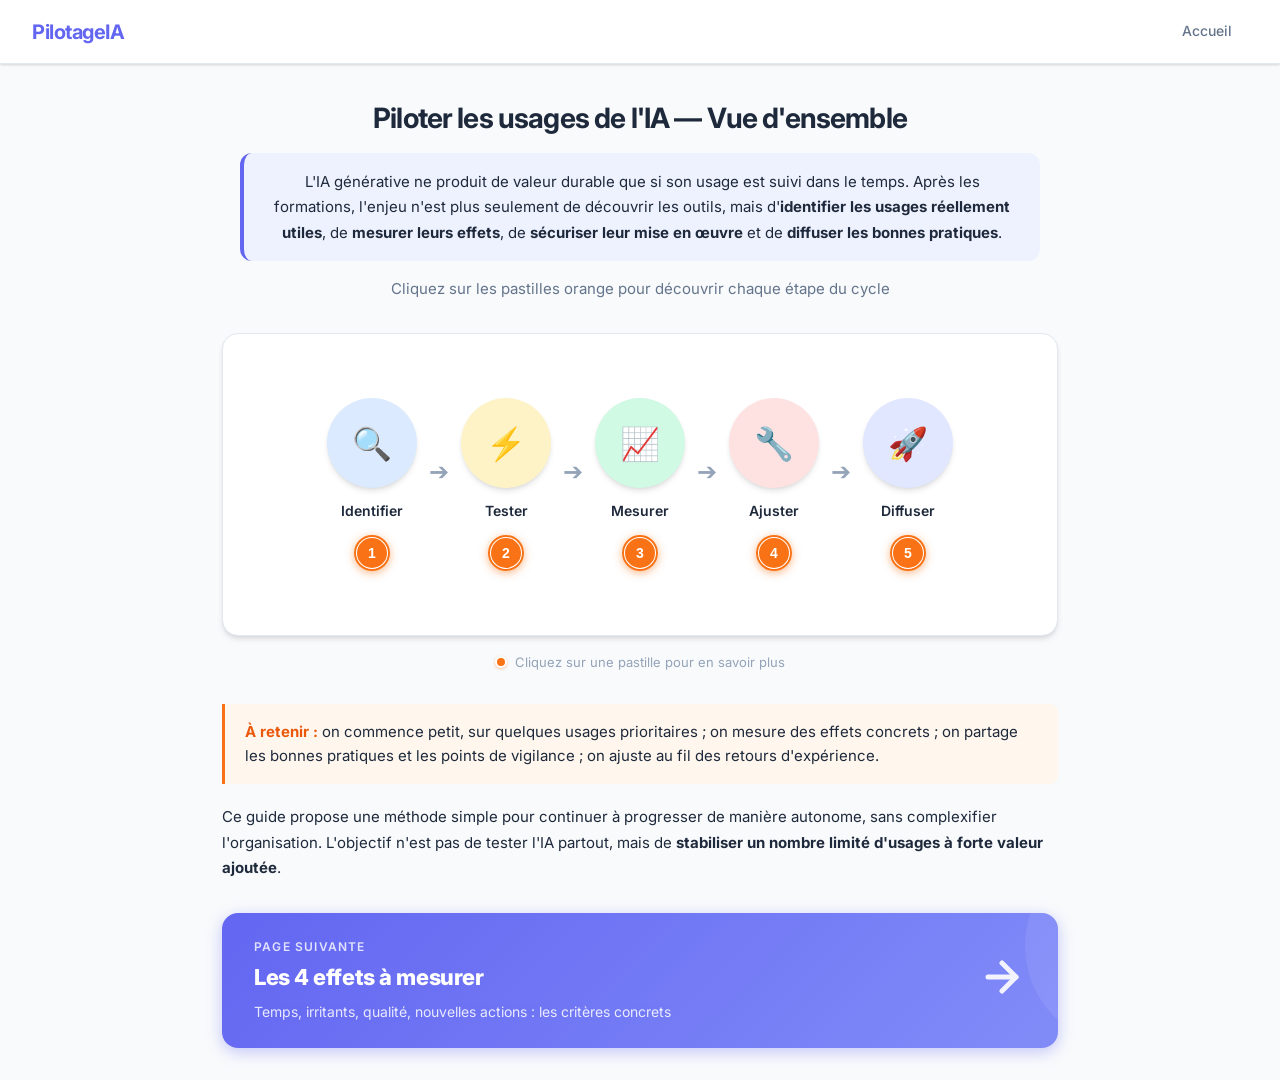
==== guide.html @ b5d87b73 "Initial commit: Guide PilotageIA - Piloter et mesurer les usages de l'IA Site statique interactif av" ====
<!DOCTYPE html>
<html lang="fr">
<head>
  <meta charset="UTF-8">
  <meta name="viewport" content="width=device-width, initial-scale=1.0">
  <title>Vue d'ensemble - PilotageIA</title>
  <link rel="preconnect" href="https://fonts.googleapis.com">
  <link rel="preconnect" href="https://fonts.gstatic.com" crossorigin>
  <link href="https://fonts.googleapis.com/css2?family=Inter:wght@400;500;600;700;800&display=swap" rel="stylesheet">
  <link rel="stylesheet" href="style.css">
</head>
<body>

  <nav class="navbar">
    <a href="index.html" class="nav-brand">PilotageIA</a>
    <div class="nav-links">
      <a href="index.html">Accueil</a>
    </div>
  </nav>

  <main class="guide-page">
    <div class="guide-header">
      <h1>Piloter les usages de l'IA &mdash; Vue d'ensemble</h1>
      <div class="guide-intro">
        <p>L'IA g&eacute;n&eacute;rative ne produit de valeur durable que si son usage est suivi dans le temps. Apr&egrave;s les formations, l'enjeu n'est plus seulement de d&eacute;couvrir les outils, mais d'<strong>identifier les usages r&eacute;ellement utiles</strong>, de <strong>mesurer leurs effets</strong>, de <strong>s&eacute;curiser leur mise en &oelig;uvre</strong> et de <strong>diffuser les bonnes pratiques</strong>.</p>
      </div>
      <p class="guide-subtitle">Cliquez sur les pastilles orange pour d&eacute;couvrir chaque &eacute;tape du cycle</p>
    </div>

    <!-- Cycle Diagram -->
    <div class="diagram-container">
      <div class="cycle-diagram">
        <div class="cycle-step s1">
          <div class="cycle-circle">&#128269;</div>
          <span class="cycle-label">Identifier</span>
          <button class="hotspot-inline" data-hotspot="1" data-tooltip="Identifier les usages prioritaires" aria-label="Pastille 1">
            <span class="hotspot-number">1</span>
            <span class="hotspot-pulse"></span>
          </button>
        </div>
        <span class="cycle-arrow">&#10132;</span>
        <div class="cycle-step s2">
          <div class="cycle-circle">&#9889;</div>
          <span class="cycle-label">Tester</span>
          <button class="hotspot-inline" data-hotspot="2" data-tooltip="Tester sur des cas r&eacute;els" aria-label="Pastille 2">
            <span class="hotspot-number">2</span>
            <span class="hotspot-pulse"></span>
          </button>
        </div>
        <span class="cycle-arrow">&#10132;</span>
        <div class="cycle-step s3">
          <div class="cycle-circle">&#128200;</div>
          <span class="cycle-label">Mesurer</span>
          <button class="hotspot-inline" data-hotspot="3" data-tooltip="Mesurer les effets" aria-label="Pastille 3">
            <span class="hotspot-number">3</span>
            <span class="hotspot-pulse"></span>
          </button>
        </div>
        <span class="cycle-arrow">&#10132;</span>
        <div class="cycle-step s4">
          <div class="cycle-circle">&#128295;</div>
          <span class="cycle-label">Ajuster</span>
          <button class="hotspot-inline" data-hotspot="4" data-tooltip="Ajuster les pratiques" aria-label="Pastille 4">
            <span class="hotspot-number">4</span>
            <span class="hotspot-pulse"></span>
          </button>
        </div>
        <span class="cycle-arrow">&#10132;</span>
        <div class="cycle-step s5">
          <div class="cycle-circle">&#128640;</div>
          <span class="cycle-label">Diffuser</span>
          <button class="hotspot-inline" data-hotspot="5" data-tooltip="Diffuser ce qui fonctionne" aria-label="Pastille 5">
            <span class="hotspot-number">5</span>
            <span class="hotspot-pulse"></span>
          </button>
        </div>
      </div>
    </div>

    <div class="legend">
      <span class="legend-dot"></span>
      Cliquez sur une pastille pour en savoir plus
    </div>

    <div class="content-section">
      <div class="highlight-box">
        <strong>&Agrave; retenir :</strong> on commence petit, sur quelques usages prioritaires ; on mesure des effets concrets ; on partage les bonnes pratiques et les points de vigilance ; on ajuste au fil des retours d'exp&eacute;rience.
      </div>

      <p>Ce guide propose une m&eacute;thode simple pour continuer &agrave; progresser de mani&egrave;re autonome, sans complexifier l'organisation. L'objectif n'est pas de tester l'IA partout, mais de <strong>stabiliser un nombre limit&eacute; d'usages &agrave; forte valeur ajout&eacute;e</strong>.</p>
    </div>

    <a href="guide-page2.html" class="next-page-banner">
      <div class="next-page-content">
        <span class="next-page-label">Page suivante</span>
        <span class="next-page-title">Les 4 effets &agrave; mesurer</span>
        <span class="next-page-desc">Temps, irritants, qualit&eacute;, nouvelles actions : les crit&egrave;res concrets</span>
      </div>
      <div class="next-page-arrow">
        <svg width="48" height="48" viewBox="0 0 24 24" fill="none" stroke="currentColor" stroke-width="2.5" stroke-linecap="round" stroke-linejoin="round">
          <path d="M5 12h14"></path>
          <path d="M12 5l7 7-7 7"></path>
        </svg>
      </div>
    </a>
  </main>

  <!-- Modal -->
  <div class="modal-overlay" id="modalOverlay">
    <div class="modal" id="modal">
      <div class="modal-inner">
        <button class="modal-close" id="modalClose" aria-label="Fermer">&times;</button>
        <div class="modal-header">
          <span class="modal-badge" id="modalBadge">1</span>
          <h2 class="modal-title" id="modalTitle"></h2>
        </div>
        <div class="modal-body" id="modalBody"></div>
      </div>
      <div class="modal-footer" id="modalFooter"></div>
    </div>
  </div>

  <script>
    const pageContent = {
      1: {
        title: "Identifier les usages prioritaires",
        body: `
          <p>La premi&egrave;re &eacute;tape consiste &agrave; <strong>rep&eacute;rer les t&acirc;ches</strong> sur lesquelles l'IA peut apporter un b&eacute;n&eacute;fice r&eacute;el et rapide.</p>
          <h3>Comment identifier ?</h3>
          <ul>
            <li>Lister les t&acirc;ches r&eacute;p&eacute;titives ou chronophages dans chaque service</li>
            <li>Rep&eacute;rer celles qui impliquent de la r&eacute;daction, de la synth&egrave;se ou de l'analyse</li>
            <li>Privil&eacute;gier les usages &agrave; <strong>gain rapide</strong> et <strong>faible risque</strong></li>
            <li>Retenir 5 &agrave; 8 usages pour commencer</li>
          </ul>
          <div class="highlight-box">
            <strong>Conseil :</strong> commencez par ce qui est le plus facile &agrave; tester, pas par ce qui est le plus ambitieux.
          </div>
        `,
        footer: ''
      },
      2: {
        title: "Tester sur des cas r\u00e9els",
        body: `
          <p>Une fois les usages identifi&eacute;s, il faut les <strong>exp&eacute;rimenter sur des situations de travail r&eacute;elles</strong>, pas sur des exercices artificiels.</p>
          <h3>Principes du test</h3>
          <ul>
            <li>Utiliser l'IA sur une t&acirc;che que vous auriez r&eacute;alis&eacute;e de toute fa&ccedil;on</li>
            <li>Comparer le r&eacute;sultat avec ce que vous auriez produit sans IA</li>
            <li>Noter le temps total : pr&eacute;paration + g&eacute;n&eacute;ration + relecture + correction</li>
            <li>Ne pas oublier de <strong>v&eacute;rifier et valider</strong> chaque r&eacute;sultat</li>
          </ul>
          <div class="highlight-box">
            <strong>Important :</strong> un test r&eacute;ussi n'est pas un test o&ugrave; l'IA a &laquo; impressionn&eacute; &raquo;. C'est un test o&ugrave; le r&eacute;sultat final est meilleur ou plus rapide qu'avant.
          </div>
        `,
        footer: ''
      },
      3: {
        title: "Mesurer les effets",
        body: `
          <p>Chaque usage test&eacute; doit &ecirc;tre <strong>&eacute;valu&eacute; selon quatre crit&egrave;res</strong> : gain de temps, r&eacute;duction des irritants, am&eacute;lioration de la qualit&eacute;, nouvelles actions possibles.</p>
          <h3>Comment mesurer ?</h3>
          <ul>
            <li>Utiliser une <strong>fiche de suivi simple</strong> (voir page 3)</li>
            <li>Comparer avant / apr&egrave;s sur chaque crit&egrave;re</li>
            <li>Ne pas chercher la pr&eacute;cision absolue : une estimation honn&ecirc;te suffit</li>
          </ul>
          <div class="highlight-box">
            <strong>Rappel :</strong> mesurez le temps <em>complet</em>, pas seulement le temps de g&eacute;n&eacute;ration par l'IA.
          </div>
        `,
        footer: ''
      },
      4: {
        title: "Ajuster les pratiques",
        body: `
          <p>Apr&egrave;s quelques semaines de test, il est essentiel de faire le point et d'<strong>ajuster</strong>.</p>
          <h3>Questions &agrave; se poser</h3>
          <ul>
            <li>L'usage apporte-t-il un b&eacute;n&eacute;fice visible et mesurable ?</li>
            <li>Les agents sont-ils &agrave; l'aise avec l'outil ?</li>
            <li>Y a-t-il des risques non anticip&eacute;s (donn&eacute;es sensibles, erreurs) ?</li>
            <li>Faut-il <strong>poursuivre, modifier, suspendre ou &eacute;tendre</strong> cet usage ?</li>
          </ul>
          <div class="highlight-box">
            <strong>Conseil :</strong> ne conservez que les usages qui apportent un gain r&eacute;el. Abandonner un usage non concluant est un signe de maturit&eacute;.
          </div>
        `,
        footer: ''
      },
      5: {
        title: "Diffuser ce qui fonctionne",
        body: `
          <p>Les usages valid&eacute;s doivent &ecirc;tre <strong>partag&eacute;s</strong> pour que d'autres services puissent en b&eacute;n&eacute;ficier.</p>
          <h3>Moyens de diffusion</h3>
          <ul>
            <li>Fiches d'usage courtes et concrètes</li>
            <li>Exemples de prompts efficaces</li>
            <li>Retours d'exp&eacute;rience (ce qui marche <em>et</em> ce qui ne marche pas)</li>
            <li>Pr&eacute;sentation en r&eacute;union d'&eacute;quipe ou inter-services</li>
          </ul>
          <div class="highlight-box">
            <strong>&Agrave; retenir :</strong> l'objectif n'est pas d'accumuler des documents, mais de rendre les usages utiles plus faciles &agrave; reproduire.
          </div>
        `,
        footer: ''
      }
    };
  </script>
  <script src="script.js"></script>

</body>
</html>
---- style.css ----
/* ===========================
   PilotageIA - Guide Interactif
   =========================== */

/* --- Variables & Base --- */
:root {
  --primary: #6366F1;
  --primary-hover: #4F46E5;
  --primary-light: #EEF2FF;
  --accent: #F97316;
  --accent-hover: #EA580C;
  --accent-light: #FFF7ED;
  --bg: #F8FAFC;
  --bg-card: #FFFFFF;
  --text: #1E293B;
  --text-secondary: #64748B;
  --text-light: #94A3B8;
  --border: #E2E8F0;
  --shadow: 0 1px 3px rgba(0,0,0,0.1), 0 1px 2px rgba(0,0,0,0.06);
  --shadow-md: 0 4px 6px -1px rgba(0,0,0,0.1), 0 2px 4px -2px rgba(0,0,0,0.1);
  --shadow-lg: 0 10px 15px -3px rgba(0,0,0,0.1), 0 4px 6px -4px rgba(0,0,0,0.1);
  --shadow-xl: 0 20px 25px -5px rgba(0,0,0,0.1), 0 8px 10px -6px rgba(0,0,0,0.1);
  --radius: 12px;
  --radius-sm: 8px;
  --radius-lg: 16px;
}

*, *::before, *::after {
  box-sizing: border-box;
  margin: 0;
  padding: 0;
}

html {
  scroll-behavior: smooth;
}

body {
  font-family: 'Inter', -apple-system, BlinkMacSystemFont, 'Segoe UI', Roboto, sans-serif;
  background: var(--bg);
  color: var(--text);
  line-height: 1.6;
  min-height: 100vh;
}

/* --- Navigation --- */
.navbar {
  background: var(--bg-card);
  border-bottom: 1px solid var(--border);
  padding: 0 2rem;
  height: 64px;
  display: flex;
  align-items: center;
  justify-content: space-between;
  position: sticky;
  top: 0;
  z-index: 100;
  box-shadow: var(--shadow);
}

.nav-brand {
  font-size: 1.25rem;
  font-weight: 700;
  color: var(--primary);
  text-decoration: none;
  letter-spacing: -0.025em;
}

.nav-links {
  display: flex;
  gap: 0.5rem;
}

.nav-links a {
  padding: 0.5rem 1rem;
  border-radius: var(--radius-sm);
  text-decoration: none;
  color: var(--text-secondary);
  font-size: 0.875rem;
  font-weight: 500;
  transition: all 0.2s;
}

.nav-links a:hover {
  color: var(--text);
  background: var(--bg);
}

.nav-links a.active {
  color: var(--primary);
  background: var(--primary-light);
}

/* --- Landing Page --- */
.landing {
  max-width: 1060px;
  margin: 0 auto;
  padding: 4rem 2rem;
}

.hero {
  text-align: center;
  margin-bottom: 3rem;
}

.hero h1 {
  font-size: 2.5rem;
  font-weight: 800;
  letter-spacing: -0.04em;
  color: var(--text);
  margin-bottom: 0.75rem;
}

.hero p {
  font-size: 1.125rem;
  color: var(--text-secondary);
  max-width: 600px;
  margin: 0 auto;
}

.tools-grid {
  display: grid;
  grid-template-columns: repeat(3, 1fr);
  gap: 1.5rem;
  margin-top: 2.5rem;
}

.tool-card {
  background: var(--bg-card);
  border: 1px solid var(--border);
  border-radius: var(--radius-lg);
  padding: 2rem;
  text-decoration: none;
  color: inherit;
  transition: all 0.3s;
  display: flex;
  flex-direction: column;
  gap: 1rem;
}

.tool-card:hover {
  border-color: var(--primary);
  box-shadow: var(--shadow-lg);
  transform: translateY(-2px);
}

.tool-icon {
  width: 56px;
  height: 56px;
  border-radius: var(--radius);
  display: flex;
  align-items: center;
  justify-content: center;
  font-size: 1.75rem;
}

.tool-icon.vue { background: #DBEAFE; }
.tool-icon.effets { background: #FEE2E2; }
.tool-icon.mesurer { background: #D1FAE5; }
.tool-icon.organiser { background: #FEF3C7; }
.tool-icon.capitaliser { background: #E0E7FF; }
.tool-icon.feuille { background: #FCE7F3; }

.tool-card h2 {
  font-size: 1.25rem;
  font-weight: 700;
  letter-spacing: -0.02em;
}

.tool-card p {
  font-size: 0.9375rem;
  color: var(--text-secondary);
  line-height: 1.5;
}

.tool-card .card-link {
  font-size: 0.875rem;
  font-weight: 600;
  color: var(--primary);
  display: flex;
  align-items: center;
  gap: 0.375rem;
  margin-top: auto;
}

.tool-card .card-link .arrow {
  transition: transform 0.2s;
}

.tool-card:hover .card-link .arrow {
  transform: translateX(4px);
}

/* --- Guide Page --- */
.guide-page {
  max-width: 900px;
  margin: 0 auto;
  padding: 2rem;
}

.guide-header {
  text-align: center;
  margin-bottom: 2rem;
}

.guide-header h1 {
  font-size: 1.75rem;
  font-weight: 700;
  letter-spacing: -0.03em;
  margin-bottom: 0.375rem;
}

.guide-intro {
  max-width: 800px;
  margin: 0.75rem auto 1rem;
  padding: 1rem 1.5rem;
  background: var(--primary-light);
  border-radius: var(--radius);
  border-left: 4px solid var(--primary);
}

.guide-intro p {
  font-size: 0.9375rem;
  color: var(--text);
  line-height: 1.7;
  margin: 0;
}

.guide-subtitle {
  color: var(--text-secondary);
  font-size: 0.9375rem;
}

/* --- Diagram Container (replaces screenshot) --- */
.diagram-container {
  position: relative;
  width: 100%;
  border-radius: var(--radius-lg);
  overflow: visible;
  padding: 2rem;
  background: var(--bg-card);
  border: 1px solid var(--border);
  box-shadow: var(--shadow-md);
}

/* --- Cycle Diagram (Page 1) --- */
.cycle-diagram {
  display: flex;
  align-items: center;
  justify-content: center;
  gap: 0.5rem;
  flex-wrap: wrap;
  padding: 2rem 0;
}

.cycle-step {
  display: flex;
  flex-direction: column;
  align-items: center;
  gap: 0.75rem;
  position: relative;
}

.cycle-circle {
  width: 90px;
  height: 90px;
  border-radius: 50%;
  display: flex;
  align-items: center;
  justify-content: center;
  font-size: 2rem;
  box-shadow: var(--shadow-md);
  transition: transform 0.2s;
}

.cycle-circle:hover {
  transform: scale(1.08);
}

.cycle-label {
  font-size: 0.875rem;
  font-weight: 600;
  color: var(--text);
  text-align: center;
  max-width: 100px;
}

.cycle-arrow {
  font-size: 1.5rem;
  color: var(--text-light);
  margin: 0 0.25rem;
  align-self: center;
  margin-bottom: 1.5rem;
}

.cycle-step.s1 .cycle-circle { background: #DBEAFE; color: #2563EB; }
.cycle-step.s2 .cycle-circle { background: #FEF3C7; color: #D97706; }
.cycle-step.s3 .cycle-circle { background: #D1FAE5; color: #059669; }
.cycle-step.s4 .cycle-circle { background: #FEE2E2; color: #DC2626; }
.cycle-step.s5 .cycle-circle { background: #E0E7FF; color: #6366F1; }

/* --- 4 Blocks Diagram (Page 2) --- */
.blocks-grid {
  display: grid;
  grid-template-columns: repeat(2, 1fr);
  gap: 1.5rem;
  padding: 1rem 0;
}

.block-card {
  padding: 1.5rem;
  border-radius: var(--radius);
  display: flex;
  flex-direction: column;
  gap: 0.75rem;
  transition: transform 0.2s;
  cursor: default;
}

.block-card:hover {
  transform: translateY(-3px);
}

.block-card-header {
  display: flex;
  align-items: center;
  gap: 0.75rem;
}

.block-card-icon {
  font-size: 1.75rem;
}

.block-card-title {
  font-size: 1.125rem;
  font-weight: 700;
}

.block-card-desc {
  font-size: 0.9375rem;
  line-height: 1.6;
}

.block-card.temps {
  background: #DBEAFE;
  border: 1px solid #93C5FD;
}
.block-card.temps .block-card-title { color: #1D4ED8; }

.block-card.irritants {
  background: #FEF3C7;
  border: 1px solid #FCD34D;
}
.block-card.irritants .block-card-title { color: #B45309; }

.block-card.qualite {
  background: #D1FAE5;
  border: 1px solid #6EE7B7;
}
.block-card.qualite .block-card-title { color: #047857; }

.block-card.actions {
  background: #E0E7FF;
  border: 1px solid #A5B4FC;
}
.block-card.actions .block-card-title { color: #4338CA; }

/* --- Fiche de suivi (Page 3) --- */
.fiche-preview {
  background: var(--bg);
  border: 2px solid var(--border);
  border-radius: var(--radius);
  padding: 2rem;
}

.fiche-title {
  font-size: 1.125rem;
  font-weight: 700;
  color: var(--primary);
  margin-bottom: 1.5rem;
  text-align: center;
  padding-bottom: 0.75rem;
  border-bottom: 2px solid var(--primary-light);
}

.fiche-grid {
  display: grid;
  grid-template-columns: 1fr 1fr;
  gap: 1rem;
}

.fiche-field {
  display: flex;
  flex-direction: column;
  gap: 0.25rem;
}

.fiche-field.full-width {
  grid-column: 1 / -1;
}

.fiche-label {
  font-size: 0.75rem;
  font-weight: 600;
  color: var(--text-secondary);
  text-transform: uppercase;
  letter-spacing: 0.05em;
}

.fiche-value {
  padding: 0.625rem 0.875rem;
  background: var(--bg-card);
  border: 1px solid var(--border);
  border-radius: var(--radius-sm);
  font-size: 0.875rem;
  color: var(--text);
  min-height: 38px;
}

.fiche-value.placeholder {
  color: var(--text-light);
  font-style: italic;
}

.fiche-separator {
  grid-column: 1 / -1;
  height: 1px;
  background: var(--border);
  margin: 0.5rem 0;
}

.fiche-comparison {
  grid-column: 1 / -1;
  display: grid;
  grid-template-columns: 1fr 1fr;
  gap: 1rem;
  padding: 1rem;
  background: var(--accent-light);
  border-radius: var(--radius-sm);
  border-left: 3px solid var(--accent);
}

.fiche-comparison-title {
  grid-column: 1 / -1;
  font-size: 0.8125rem;
  font-weight: 700;
  color: var(--accent);
  text-transform: uppercase;
  letter-spacing: 0.05em;
  margin-bottom: 0.25rem;
}

/* --- Governance Diagram (Page 4) --- */
.gov-diagram {
  display: flex;
  flex-direction: column;
  align-items: center;
  gap: 1.5rem;
  padding: 1rem 0;
}

.gov-center {
  padding: 1.25rem 2rem;
  background: var(--primary);
  color: #fff;
  border-radius: var(--radius);
  font-size: 1.125rem;
  font-weight: 700;
  text-align: center;
  box-shadow: 0 4px 15px rgba(99, 102, 241, 0.35);
}

.gov-connector {
  width: 2px;
  height: 24px;
  background: var(--border);
}

.gov-roles {
  display: grid;
  grid-template-columns: repeat(4, 1fr);
  gap: 1rem;
  width: 100%;
}

.gov-role {
  text-align: center;
  padding: 1.25rem 1rem;
  border-radius: var(--radius);
  border: 1px solid var(--border);
  background: var(--bg-card);
  transition: transform 0.2s, box-shadow 0.2s;
}

.gov-role:hover {
  transform: translateY(-2px);
  box-shadow: var(--shadow-md);
}

.gov-role-icon {
  font-size: 2rem;
  margin-bottom: 0.5rem;
}

.gov-role-title {
  font-size: 0.875rem;
  font-weight: 700;
  color: var(--text);
}

.gov-role-desc {
  font-size: 0.75rem;
  color: var(--text-secondary);
  margin-top: 0.25rem;
}

/* --- Resource Library (Page 5) --- */
.library-grid {
  display: grid;
  grid-template-columns: repeat(3, 1fr);
  gap: 1.5rem;
  padding: 1rem 0;
}

.library-column {
  padding: 1.5rem;
  border-radius: var(--radius);
  border: 1px solid var(--border);
  background: var(--bg-card);
}

.library-column-header {
  display: flex;
  align-items: center;
  gap: 0.625rem;
  margin-bottom: 1rem;
  padding-bottom: 0.75rem;
  border-bottom: 2px solid var(--border);
}

.library-column-icon {
  font-size: 1.5rem;
}

.library-column-title {
  font-size: 1rem;
  font-weight: 700;
}

.library-column ul {
  list-style: none;
  padding: 0;
}

.library-column li {
  font-size: 0.875rem;
  color: var(--text);
  padding: 0.5rem 0;
  border-bottom: 1px solid var(--bg);
  line-height: 1.5;
}

.library-column li::before {
  content: '•';
  color: var(--primary);
  font-weight: 700;
  margin-right: 0.5rem;
}

.library-column.capitaliser { border-top: 3px solid #6366F1; }
.library-column.securiser { border-top: 3px solid #DC2626; }
.library-column.diffuser { border-top: 3px solid #059669; }

/* --- Timeline (Page 6) --- */
.timeline {
  position: relative;
  padding: 2rem 0;
}

.timeline-line {
  position: absolute;
  left: 28px;
  top: 2rem;
  bottom: 2rem;
  width: 3px;
  background: linear-gradient(to bottom, var(--primary), #818CF8, #A5B4FC);
  border-radius: 2px;
}

.timeline-item {
  position: relative;
  padding-left: 72px;
  margin-bottom: 2rem;
}

.timeline-item:last-child {
  margin-bottom: 0;
}

.timeline-marker {
  position: absolute;
  left: 12px;
  top: 0;
  width: 34px;
  height: 34px;
  border-radius: 50%;
  background: var(--primary);
  color: #fff;
  display: flex;
  align-items: center;
  justify-content: center;
  font-weight: 700;
  font-size: 0.8125rem;
  box-shadow: 0 2px 8px rgba(99, 102, 241, 0.4);
  z-index: 2;
}

.timeline-content {
  padding: 1.25rem;
  background: var(--bg-card);
  border: 1px solid var(--border);
  border-radius: var(--radius);
  transition: transform 0.2s, box-shadow 0.2s;
}

.timeline-content:hover {
  transform: translateX(4px);
  box-shadow: var(--shadow-md);
}

.timeline-month {
  font-size: 1rem;
  font-weight: 700;
  color: var(--primary);
  margin-bottom: 0.5rem;
}

.timeline-content ul {
  list-style: none;
  padding: 0;
}

.timeline-content li {
  font-size: 0.875rem;
  color: var(--text);
  padding: 0.25rem 0;
  line-height: 1.5;
}

.timeline-content li::before {
  content: '→';
  color: var(--accent);
  font-weight: 700;
  margin-right: 0.5rem;
}

/* --- Encadré boxes (Homepage) --- */
.encadres-section {
  margin-top: 3rem;
  display: grid;
  grid-template-columns: repeat(2, 1fr);
  gap: 1.5rem;
}

.encadre {
  padding: 1.5rem;
  border-radius: var(--radius);
  border: 1px solid var(--border);
  background: var(--bg-card);
}

.encadre-header {
  display: flex;
  align-items: center;
  gap: 0.625rem;
  margin-bottom: 1rem;
  padding-bottom: 0.75rem;
  border-bottom: 2px solid var(--border);
}

.encadre-icon {
  font-size: 1.25rem;
}

.encadre-title {
  font-size: 1rem;
  font-weight: 700;
  color: var(--text);
}

.encadre ul {
  list-style: none;
  padding: 0;
}

.encadre li {
  font-size: 0.875rem;
  color: var(--text);
  padding: 0.375rem 0;
  line-height: 1.5;
}

.encadre li::before {
  content: '✓';
  color: var(--primary);
  font-weight: 700;
  margin-right: 0.5rem;
}

.encadre.regles {
  border-top: 3px solid var(--accent);
}

.encadre.exemples {
  border-top: 3px solid var(--primary);
}

.encadre.exemples li::before {
  content: '•';
}

/* --- Content sections for guide pages --- */
.content-section {
  margin-top: 2rem;
}

.content-section h2 {
  font-size: 1.25rem;
  font-weight: 700;
  color: var(--text);
  margin-bottom: 1rem;
  padding-bottom: 0.5rem;
  border-bottom: 2px solid var(--primary-light);
}

.content-section h3 {
  font-size: 1rem;
  font-weight: 700;
  color: var(--text);
  margin-top: 1.25rem;
  margin-bottom: 0.5rem;
}

.content-section p {
  font-size: 0.9375rem;
  color: var(--text);
  line-height: 1.7;
  margin-bottom: 0.75rem;
}

.content-section ul {
  padding-left: 1.25rem;
  margin-bottom: 1rem;
}

.content-section li {
  font-size: 0.9375rem;
  margin-bottom: 0.375rem;
  line-height: 1.6;
  color: var(--text);
}

.highlight-box {
  background: var(--accent-light);
  border-left: 3px solid var(--accent);
  padding: 1rem 1.25rem;
  border-radius: 0 var(--radius-sm) var(--radius-sm) 0;
  margin: 1.25rem 0;
  font-size: 0.9375rem;
  line-height: 1.6;
}

.highlight-box strong {
  color: var(--accent-hover);
}

.info-box {
  background: var(--primary-light);
  border-left: 3px solid var(--primary);
  padding: 1rem 1.25rem;
  border-radius: 0 var(--radius-sm) var(--radius-sm) 0;
  margin: 1.25rem 0;
  font-size: 0.9375rem;
  line-height: 1.6;
}

/* --- Scales display (Page 3) --- */
.scales-grid {
  display: grid;
  grid-template-columns: 1fr 1fr;
  gap: 1.5rem;
  margin-top: 1rem;
}

.scale-box {
  padding: 1.25rem;
  border-radius: var(--radius);
  border: 1px solid var(--border);
  background: var(--bg-card);
}

.scale-title {
  font-size: 1rem;
  font-weight: 700;
  margin-bottom: 0.75rem;
  padding-bottom: 0.5rem;
  border-bottom: 1px solid var(--border);
}

.scale-items {
  display: flex;
  flex-direction: column;
  gap: 0.375rem;
}

.scale-item {
  display: flex;
  align-items: center;
  gap: 0.75rem;
  font-size: 0.875rem;
}

.scale-number {
  width: 28px;
  height: 28px;
  border-radius: 50%;
  display: flex;
  align-items: center;
  justify-content: center;
  font-weight: 700;
  font-size: 0.8125rem;
  color: #fff;
  flex-shrink: 0;
}

/* --- Example box (Page 3) --- */
.example-box {
  background: var(--bg-card);
  border: 1px solid var(--border);
  border-radius: var(--radius);
  padding: 1.5rem;
  margin: 1rem 0;
  border-left: 3px solid var(--primary);
}

.example-box-title {
  font-size: 0.8125rem;
  font-weight: 700;
  color: var(--primary);
  text-transform: uppercase;
  letter-spacing: 0.05em;
  margin-bottom: 0.75rem;
}

.example-box dl {
  display: grid;
  grid-template-columns: auto 1fr;
  gap: 0.375rem 1rem;
}

.example-box dt {
  font-size: 0.875rem;
  font-weight: 600;
  color: var(--text-secondary);
}

.example-box dd {
  font-size: 0.875rem;
  color: var(--text);
}

/* --- Warning / avoid list (Page 4) --- */
.avoid-list {
  list-style: none !important;
  padding-left: 0 !important;
}

.avoid-list li::before {
  content: '✗' !important;
  color: #DC2626 !important;
  font-weight: 700;
  margin-right: 0.5rem;
}

/* --- Modal --- */
.modal-overlay {
  position: fixed;
  top: 0;
  left: 0;
  right: 0;
  bottom: 0;
  background: rgba(15, 23, 42, 0.6);
  backdrop-filter: blur(4px);
  -webkit-backdrop-filter: blur(4px);
  display: flex;
  align-items: center;
  justify-content: center;
  z-index: 1000;
  opacity: 0;
  visibility: hidden;
  transition: opacity 0.3s ease, visibility 0.3s ease;
  padding: 1rem;
}

.modal-overlay.active {
  opacity: 1;
  visibility: visible;
}

.modal {
  background: var(--bg-card);
  border-radius: var(--radius-lg);
  box-shadow: var(--shadow-xl);
  width: 100%;
  max-width: 580px;
  max-height: 85vh;
  overflow-y: auto;
  transform: translateY(20px) scale(0.96);
  transition: transform 0.3s ease;
}

.modal-overlay.active .modal {
  transform: translateY(0) scale(1);
}

.modal-close {
  position: absolute;
  top: 1rem;
  right: 1rem;
  width: 36px;
  height: 36px;
  border-radius: 50%;
  border: none;
  background: var(--bg);
  color: var(--text-secondary);
  font-size: 1.25rem;
  cursor: pointer;
  display: flex;
  align-items: center;
  justify-content: center;
  transition: all 0.2s;
  z-index: 1;
}

.modal-close:hover {
  background: var(--border);
  color: var(--text);
}

.modal-inner {
  position: relative;
  padding: 2rem;
}

.modal-header {
  display: flex;
  align-items: center;
  gap: 0.875rem;
  margin-bottom: 1.25rem;
  padding-right: 2rem;
}

.modal-badge {
  width: 36px;
  height: 36px;
  border-radius: 50%;
  background: var(--accent);
  color: #fff;
  display: flex;
  align-items: center;
  justify-content: center;
  font-weight: 700;
  font-size: 0.9375rem;
  flex-shrink: 0;
}

.modal-title {
  font-size: 1.25rem;
  font-weight: 700;
  letter-spacing: -0.02em;
}

.modal-body p {
  margin-bottom: 0.75rem;
  font-size: 0.9375rem;
  color: var(--text);
  line-height: 1.7;
}

.modal-body h3 {
  font-size: 0.9375rem;
  font-weight: 700;
  color: var(--text);
  margin-top: 1.25rem;
  margin-bottom: 0.5rem;
  padding-bottom: 0.375rem;
  border-bottom: 1px solid var(--border);
}

.modal-body ul {
  margin-bottom: 0.75rem;
  padding-left: 1.25rem;
}

.modal-body li {
  font-size: 0.9375rem;
  margin-bottom: 0.375rem;
  line-height: 1.6;
  color: var(--text);
}

.modal-body .highlight-box {
  background: var(--accent-light);
  border-left: 3px solid var(--accent);
  padding: 0.75rem 1rem;
  border-radius: 0 var(--radius-sm) var(--radius-sm) 0;
  margin: 1rem 0;
  font-size: 0.875rem;
}

.modal-footer {
  padding: 1rem 2rem;
  border-top: 1px solid var(--border);
  background: var(--bg);
  border-radius: 0 0 var(--radius-lg) var(--radius-lg);
}

.modal-footer:empty {
  display: none;
}

/* --- Hotspot buttons (reused on diagrams) --- */
.hotspot {
  position: absolute;
  transform: translate(-50%, -50%);
  width: 40px;
  height: 40px;
  border-radius: 50%;
  border: 3px solid #fff;
  background: var(--accent);
  color: #fff;
  cursor: pointer;
  display: flex;
  align-items: center;
  justify-content: center;
  font-size: 0;
  z-index: 10;
  transition: all 0.2s ease;
  box-shadow: 0 2px 8px rgba(249, 115, 22, 0.5);
  outline: none;
}

.hotspot:hover {
  transform: translate(-50%, -50%) scale(1.15);
  box-shadow: 0 4px 16px rgba(249, 115, 22, 0.6);
}

.hotspot-number {
  font-size: 1rem;
  font-weight: 700;
  line-height: 1;
}

.hotspot-pulse {
  position: absolute;
  top: -3px;
  left: -3px;
  right: -3px;
  bottom: -3px;
  border-radius: 50%;
  border: 2px solid var(--accent);
  animation: hotspot-pulse 2s ease-out infinite;
}

@keyframes hotspot-pulse {
  0% { transform: scale(1); opacity: 0.8; }
  70% { transform: scale(1.8); opacity: 0; }
  100% { transform: scale(1.8); opacity: 0; }
}

.hotspot[data-tooltip]::after {
  content: attr(data-tooltip);
  position: absolute;
  bottom: calc(100% + 10px);
  left: 50%;
  transform: translateX(-50%);
  background: var(--text);
  color: #fff;
  padding: 0.375rem 0.75rem;
  border-radius: 6px;
  font-size: 0.8125rem;
  font-weight: 500;
  white-space: nowrap;
  opacity: 0;
  visibility: hidden;
  transition: all 0.2s;
  pointer-events: none;
  box-shadow: var(--shadow-md);
}

.hotspot[data-tooltip]:hover::after {
  opacity: 1;
  visibility: visible;
}

/* --- Inline hotspot (positioned within flow, not absolute) --- */
.hotspot-inline {
  position: relative;
  width: 36px;
  height: 36px;
  border-radius: 50%;
  border: 3px solid #fff;
  background: var(--accent);
  color: #fff;
  cursor: pointer;
  display: inline-flex;
  align-items: center;
  justify-content: center;
  z-index: 10;
  transition: all 0.2s ease;
  box-shadow: 0 2px 8px rgba(249, 115, 22, 0.5);
  outline: none;
  transform: none;
  vertical-align: middle;
  margin: 0 0.25rem;
}

.hotspot-inline:hover {
  transform: scale(1.15);
  box-shadow: 0 4px 16px rgba(249, 115, 22, 0.6);
}

.hotspot-inline .hotspot-number {
  font-size: 0.875rem;
}

.hotspot-inline .hotspot-pulse {
  top: -3px; left: -3px; right: -3px; bottom: -3px;
}

/* --- Legend --- */
.legend {
  display: flex;
  align-items: center;
  justify-content: center;
  gap: 0.5rem;
  margin-top: 1rem;
  font-size: 0.8125rem;
  color: var(--text-light);
}

.legend-dot {
  width: 12px;
  height: 12px;
  border-radius: 50%;
  background: var(--accent);
  border: 2px solid #fff;
  box-shadow: 0 1px 3px rgba(249, 115, 22, 0.4);
}

/* --- Next Page Banner --- */
.next-page-banner {
  display: flex;
  align-items: center;
  justify-content: space-between;
  margin-top: 2rem;
  padding: 1.5rem 2rem;
  background: linear-gradient(135deg, var(--primary) 0%, #818CF8 100%);
  border-radius: var(--radius-lg);
  text-decoration: none;
  color: #fff;
  box-shadow: 0 4px 15px rgba(99, 102, 241, 0.35);
  transition: all 0.3s ease;
  overflow: hidden;
  position: relative;
}

.next-page-banner::before {
  content: '';
  position: absolute;
  top: -50%;
  right: -20%;
  width: 200px;
  height: 200px;
  background: rgba(255, 255, 255, 0.08);
  border-radius: 50%;
  pointer-events: none;
}

.next-page-banner:hover {
  transform: translateY(-2px);
  box-shadow: 0 8px 25px rgba(99, 102, 241, 0.45);
}

.next-page-banner:hover .next-page-arrow {
  transform: translateX(6px);
}

.next-page-content {
  display: flex;
  flex-direction: column;
  gap: 0.25rem;
}

.next-page-label {
  font-size: 0.75rem;
  text-transform: uppercase;
  letter-spacing: 0.1em;
  opacity: 0.8;
  font-weight: 600;
}

.next-page-title {
  font-size: 1.375rem;
  font-weight: 800;
  letter-spacing: -0.02em;
}

.next-page-desc {
  font-size: 0.875rem;
  opacity: 0.85;
  margin-top: 0.125rem;
}

.next-page-arrow {
  flex-shrink: 0;
  transition: transform 0.3s ease;
  opacity: 0.9;
}

/* --- Dual Navigation --- */
.nav-dual {
  display: flex;
  gap: 1rem;
  margin-top: 2rem;
}

.nav-banner {
  display: flex;
  align-items: center;
  flex: 1;
  padding: 1.25rem 1.5rem;
  border-radius: var(--radius-lg);
  text-decoration: none;
  color: #fff;
  transition: all 0.3s ease;
  overflow: hidden;
  position: relative;
  gap: 1rem;
}

.nav-banner::before {
  content: '';
  position: absolute;
  width: 160px;
  height: 160px;
  background: rgba(255, 255, 255, 0.08);
  border-radius: 50%;
  pointer-events: none;
}

.nav-banner-prev {
  background: linear-gradient(135deg, #64748B 0%, #94A3B8 100%);
  box-shadow: 0 4px 15px rgba(100, 116, 139, 0.3);
}

.nav-banner-prev::before { top: -50%; left: -20%; }

.nav-banner-prev:hover {
  transform: translateY(-2px);
  box-shadow: 0 8px 25px rgba(100, 116, 139, 0.4);
}

.nav-banner-prev:hover .nav-banner-arrow {
  transform: translateX(-6px);
}

.nav-banner-next {
  background: linear-gradient(135deg, var(--primary) 0%, #818CF8 100%);
  box-shadow: 0 4px 15px rgba(99, 102, 241, 0.35);
}

.nav-banner-next::before { top: -50%; right: -20%; }

.nav-banner-next:hover {
  transform: translateY(-2px);
  box-shadow: 0 8px 25px rgba(99, 102, 241, 0.45);
}

.nav-banner-next:hover .nav-banner-arrow {
  transform: translateX(6px);
}

.nav-banner-content {
  display: flex;
  flex-direction: column;
  gap: 0.2rem;
  flex: 1;
}

.nav-banner-label {
  font-size: 0.7rem;
  text-transform: uppercase;
  letter-spacing: 0.1em;
  opacity: 0.8;
  font-weight: 600;
}

.nav-banner-title {
  font-size: 1.125rem;
  font-weight: 800;
  letter-spacing: -0.02em;
}

.nav-banner-arrow {
  flex-shrink: 0;
  transition: transform 0.3s ease;
  opacity: 0.9;
}

/* --- Footer --- */
.site-footer {
  text-align: center;
  padding: 2rem;
  color: var(--text-light);
  font-size: 0.8125rem;
  margin-top: 2rem;
}

/* --- Responsive --- */
@media (max-width: 768px) {
  .navbar {
    padding: 0 1rem;
  }

  .hero h1 {
    font-size: 1.75rem;
  }

  .landing {
    padding: 2rem 1rem;
  }

  .tools-grid {
    grid-template-columns: 1fr;
  }

  .guide-page {
    padding: 1rem;
  }

  .guide-header h1 {
    font-size: 1.375rem;
  }

  .nav-dual {
    flex-direction: column;
  }

  .nav-banner-title {
    font-size: 1rem;
  }

  .blocks-grid {
    grid-template-columns: 1fr;
  }

  .gov-roles {
    grid-template-columns: repeat(2, 1fr);
  }

  .library-grid {
    grid-template-columns: 1fr;
  }

  .encadres-section {
    grid-template-columns: 1fr;
  }

  .scales-grid {
    grid-template-columns: 1fr;
  }

  .fiche-grid {
    grid-template-columns: 1fr;
  }

  .fiche-comparison {
    grid-template-columns: 1fr;
  }

  .cycle-diagram {
    flex-direction: column;
  }

  .cycle-arrow {
    transform: rotate(90deg);
    margin: 0;
  }

  .modal {
    max-height: 90vh;
  }

  .modal-inner {
    padding: 1.5rem;
  }

  .modal-title {
    font-size: 1.125rem;
  }
}

@media (max-width: 480px) {
  .nav-links a {
    padding: 0.375rem 0.625rem;
    font-size: 0.8125rem;
  }

  .gov-roles {
    grid-template-columns: 1fr;
  }
}
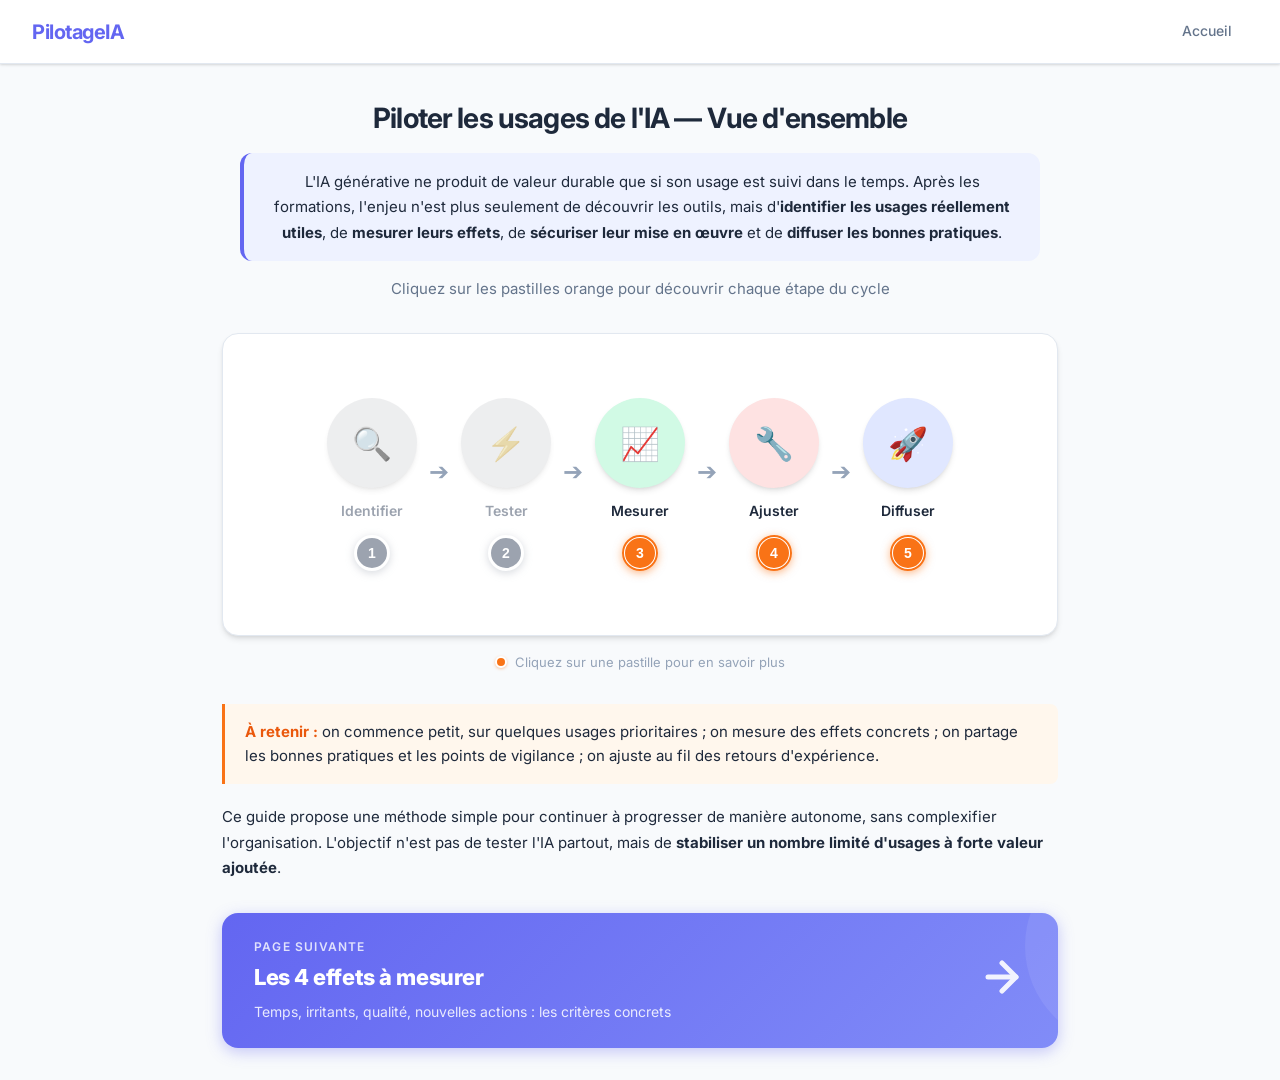
==== commit c9b68c41: "Étapes 1 et 2 grisées (phases déjà réalisées) - Pastilles 1 et 2 en gris sans clignotement - Cercles" ====
--- a/guide.html
+++ b/guide.html
@@ -30,19 +30,19 @@
     <!-- Cycle Diagram -->
     <div class="diagram-container">
       <div class="cycle-diagram">
-        <div class="cycle-step s1">
+        <div class="cycle-step s1 step-done">
           <div class="cycle-circle">&#128269;</div>
           <span class="cycle-label">Identifier</span>
-          <button class="hotspot-inline" data-hotspot="1" data-tooltip="Identifier les usages prioritaires" aria-label="Pastille 1">
+          <button class="hotspot-inline hotspot-done" data-hotspot="1" data-tooltip="Identifier les usages prioritaires" aria-label="Pastille 1">
             <span class="hotspot-number">1</span>
             <span class="hotspot-pulse"></span>
           </button>
         </div>
         <span class="cycle-arrow">&#10132;</span>
-        <div class="cycle-step s2">
+        <div class="cycle-step s2 step-done">
           <div class="cycle-circle">&#9889;</div>
           <span class="cycle-label">Tester</span>
-          <button class="hotspot-inline" data-hotspot="2" data-tooltip="Tester sur des cas r&eacute;els" aria-label="Pastille 2">
+          <button class="hotspot-inline hotspot-done" data-hotspot="2" data-tooltip="Tester sur des cas r&eacute;els" aria-label="Pastille 2">
             <span class="hotspot-number">2</span>
             <span class="hotspot-pulse"></span>
           </button>
@@ -125,30 +125,33 @@
       1: {
         title: "Identifier les usages prioritaires",
         body: `
-          <p>La premi&egrave;re &eacute;tape consiste &agrave; <strong>rep&eacute;rer les t&acirc;ches</strong> sur lesquelles l'IA peut apporter un b&eacute;n&eacute;fice r&eacute;el et rapide.</p>
-          <h3>Comment identifier ?</h3>
+          <div class="highlight-box" style="background: #F3F4F6; border-left-color: #9CA3AF;">
+            <strong>Phase r&eacute;alis&eacute;e</strong> &mdash; Cette &eacute;tape a &eacute;t&eacute; men&eacute;e au d&eacute;but de l'ann&eacute;e 2026.
+          </div>
+          <p>La premi&egrave;re &eacute;tape consistait &agrave; <strong>rep&eacute;rer les t&acirc;ches</strong> sur lesquelles l'IA peut apporter un b&eacute;n&eacute;fice r&eacute;el et rapide.</p>
+          <h3>Ce qui a &eacute;t&eacute; fait</h3>
           <ul>
             <li>Lister les t&acirc;ches r&eacute;p&eacute;titives ou chronophages dans chaque service</li>
             <li>Rep&eacute;rer celles qui impliquent de la r&eacute;daction, de la synth&egrave;se ou de l'analyse</li>
             <li>Privil&eacute;gier les usages &agrave; <strong>gain rapide</strong> et <strong>faible risque</strong></li>
             <li>Retenir 5 &agrave; 8 usages pour commencer</li>
           </ul>
-          <div class="highlight-box">
-            <strong>Conseil :</strong> commencez par ce qui est le plus facile &agrave; tester, pas par ce qui est le plus ambitieux.
-          </div>
         `,
         footer: ''
       },
       2: {
         title: "Tester sur des cas r\u00e9els",
         body: `
-          <p>Une fois les usages identifi&eacute;s, il faut les <strong>exp&eacute;rimenter sur des situations de travail r&eacute;elles</strong>, pas sur des exercices artificiels.</p>
-          <h3>Principes du test</h3>
-          <ul>
-            <li>Utiliser l'IA sur une t&acirc;che que vous auriez r&eacute;alis&eacute;e de toute fa&ccedil;on</li>
-            <li>Comparer le r&eacute;sultat avec ce que vous auriez produit sans IA</li>
+          <div class="highlight-box" style="background: #F3F4F6; border-left-color: #9CA3AF;">
+            <strong>Phase r&eacute;alis&eacute;e</strong> &mdash; Les tests ont &eacute;t&eacute; men&eacute;s lors des six demi-journ&eacute;es de formation r&eacute;alis&eacute;es en mars 2026.
+          </div>
+          <p>Les usages identifi&eacute;s ont &eacute;t&eacute; <strong>exp&eacute;riment&eacute;s sur des situations de travail r&eacute;elles</strong> pendant les sessions de formation.</p>
+          <h3>Ce qui a &eacute;t&eacute; fait</h3>
+          <ul>
+            <li>Utiliser l'IA sur des t&acirc;ches concr&egrave;tes issues du quotidien des agents</li>
+            <li>Comparer le r&eacute;sultat avec ce qui aurait &eacute;t&eacute; produit sans IA</li>
             <li>Noter le temps total : pr&eacute;paration + g&eacute;n&eacute;ration + relecture + correction</li>
-            <li>Ne pas oublier de <strong>v&eacute;rifier et valider</strong> chaque r&eacute;sultat</li>
+            <li><strong>V&eacute;rifier et valider</strong> chaque r&eacute;sultat produit par l'IA</li>
           </ul>
           <div class="highlight-box">
             <strong>Important :</strong> un test r&eacute;ussi n'est pas un test o&ugrave; l'IA a &laquo; impressionn&eacute; &raquo;. C'est un test o&ugrave; le r&eacute;sultat final est meilleur ou plus rapide qu'avant.
--- a/style.css
+++ b/style.css
@@ -1138,6 +1138,29 @@
   top: -3px; left: -3px; right: -3px; bottom: -3px;
 }
 
+/* --- Hotspot done (grayed out, no pulse) --- */
+.hotspot-inline.hotspot-done {
+  background: #9CA3AF;
+  box-shadow: 0 2px 8px rgba(156, 163, 175, 0.4);
+  cursor: pointer;
+}
+.hotspot-inline.hotspot-done:hover {
+  box-shadow: 0 4px 16px rgba(156, 163, 175, 0.5);
+}
+.hotspot-inline.hotspot-done .hotspot-pulse {
+  display: none;
+}
+
+/* --- Cycle step done (grayed out) --- */
+.cycle-step.step-done .cycle-circle {
+  background: #E5E7EB;
+  filter: grayscale(0.6);
+  opacity: 0.7;
+}
+.cycle-step.step-done .cycle-label {
+  color: #9CA3AF;
+}
+
 /* --- Legend --- */
 .legend {
   display: flex;
